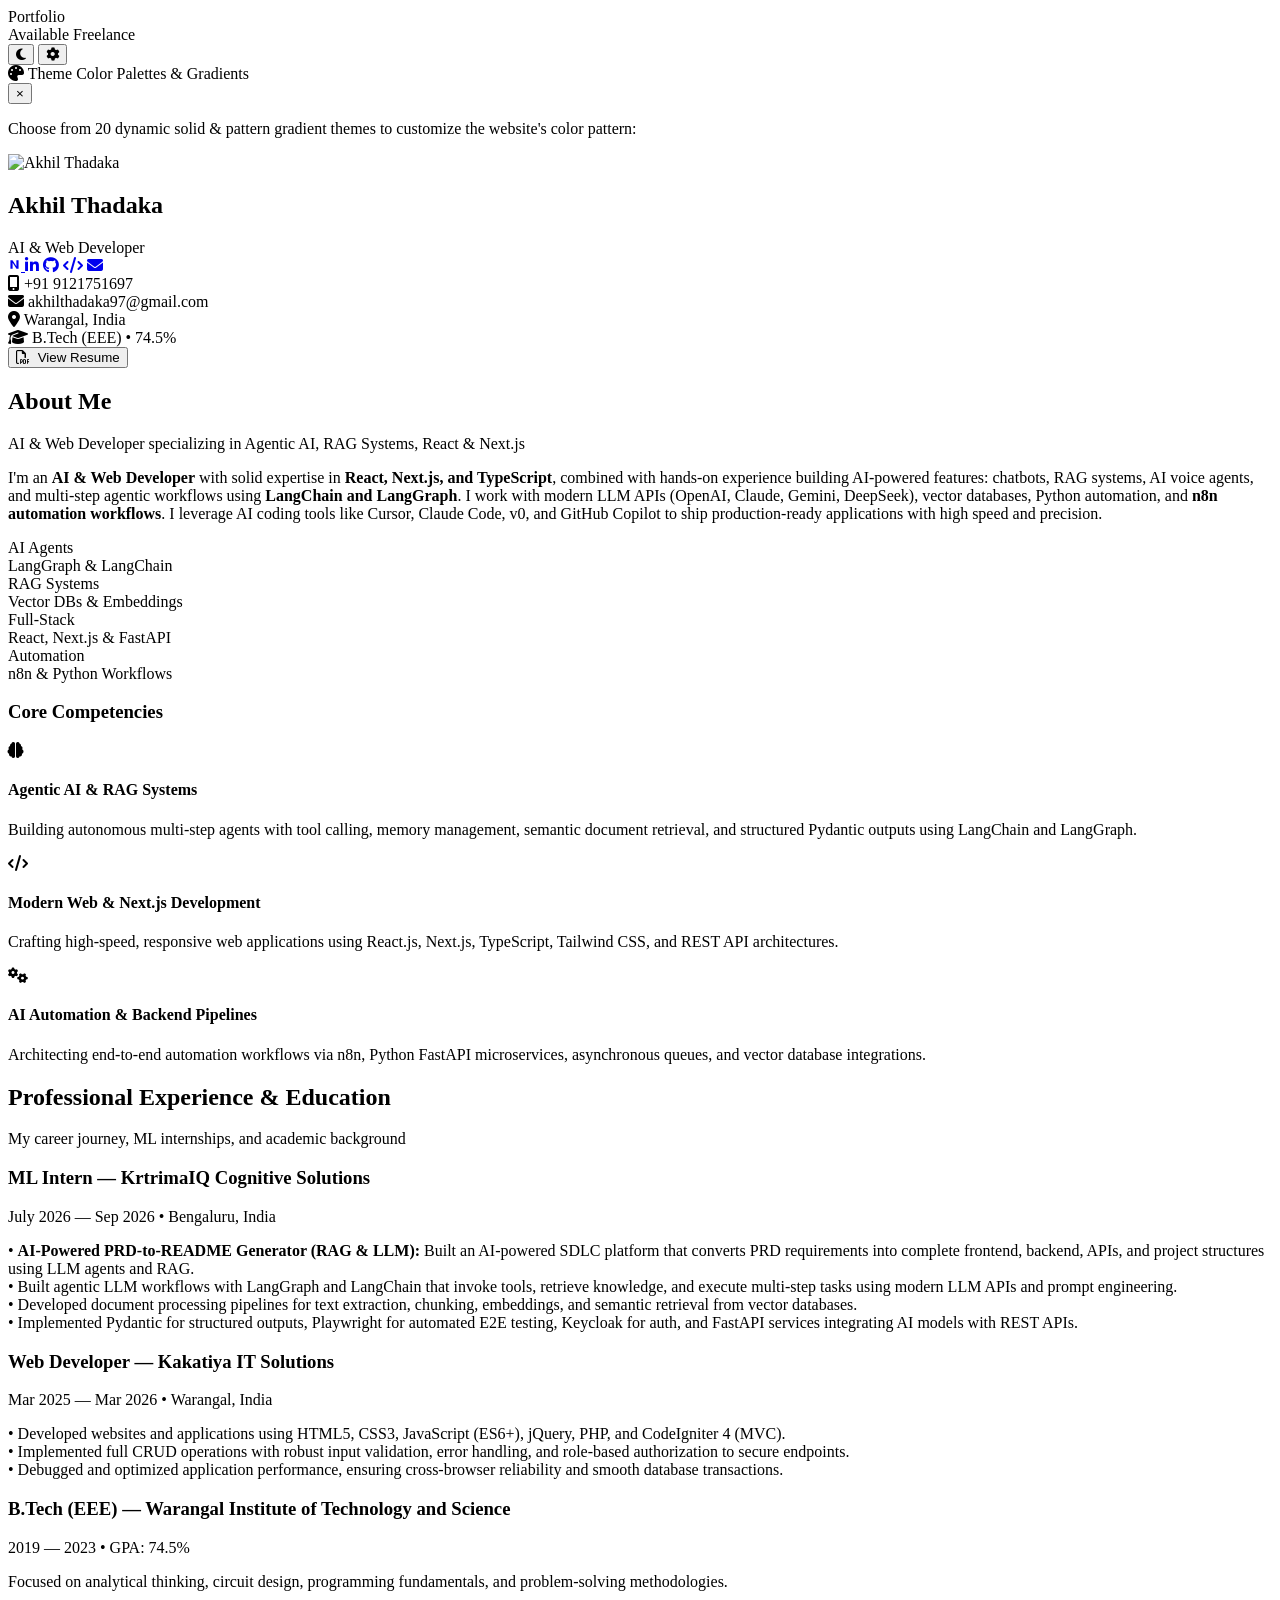
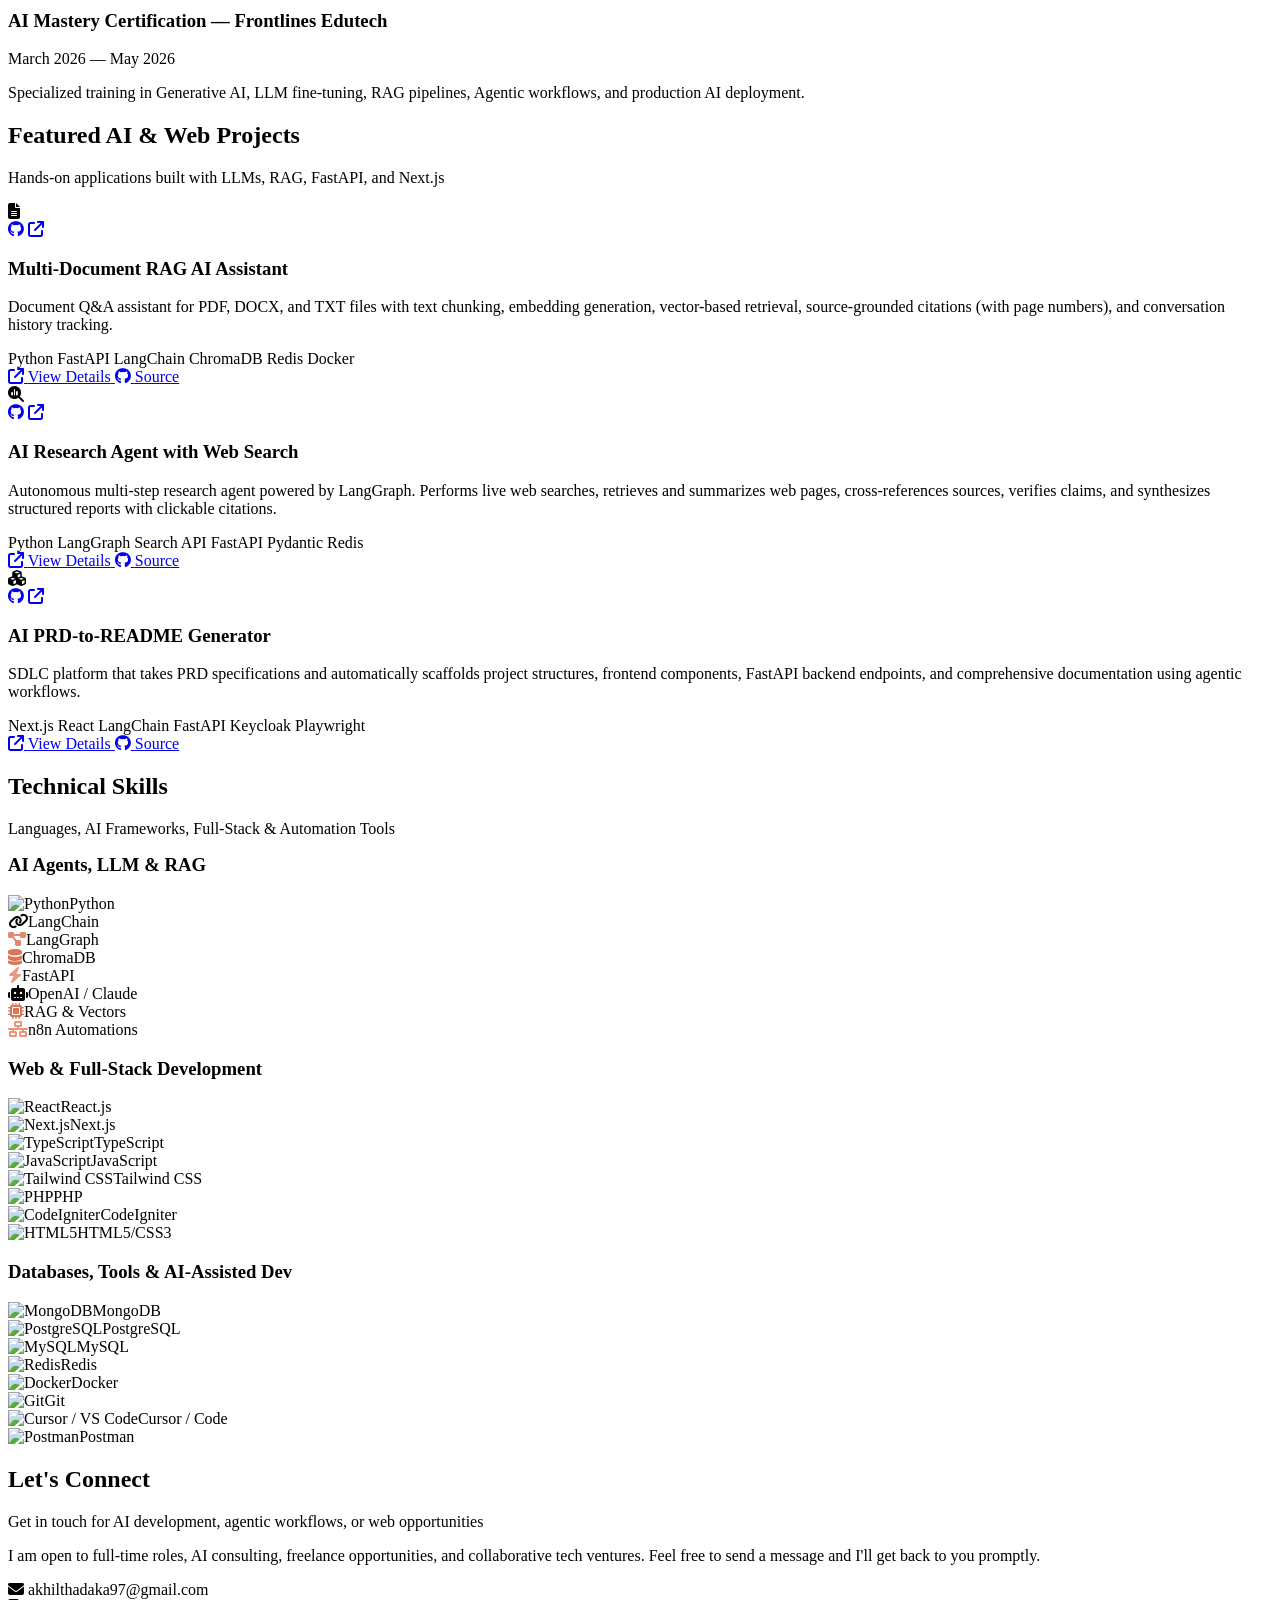
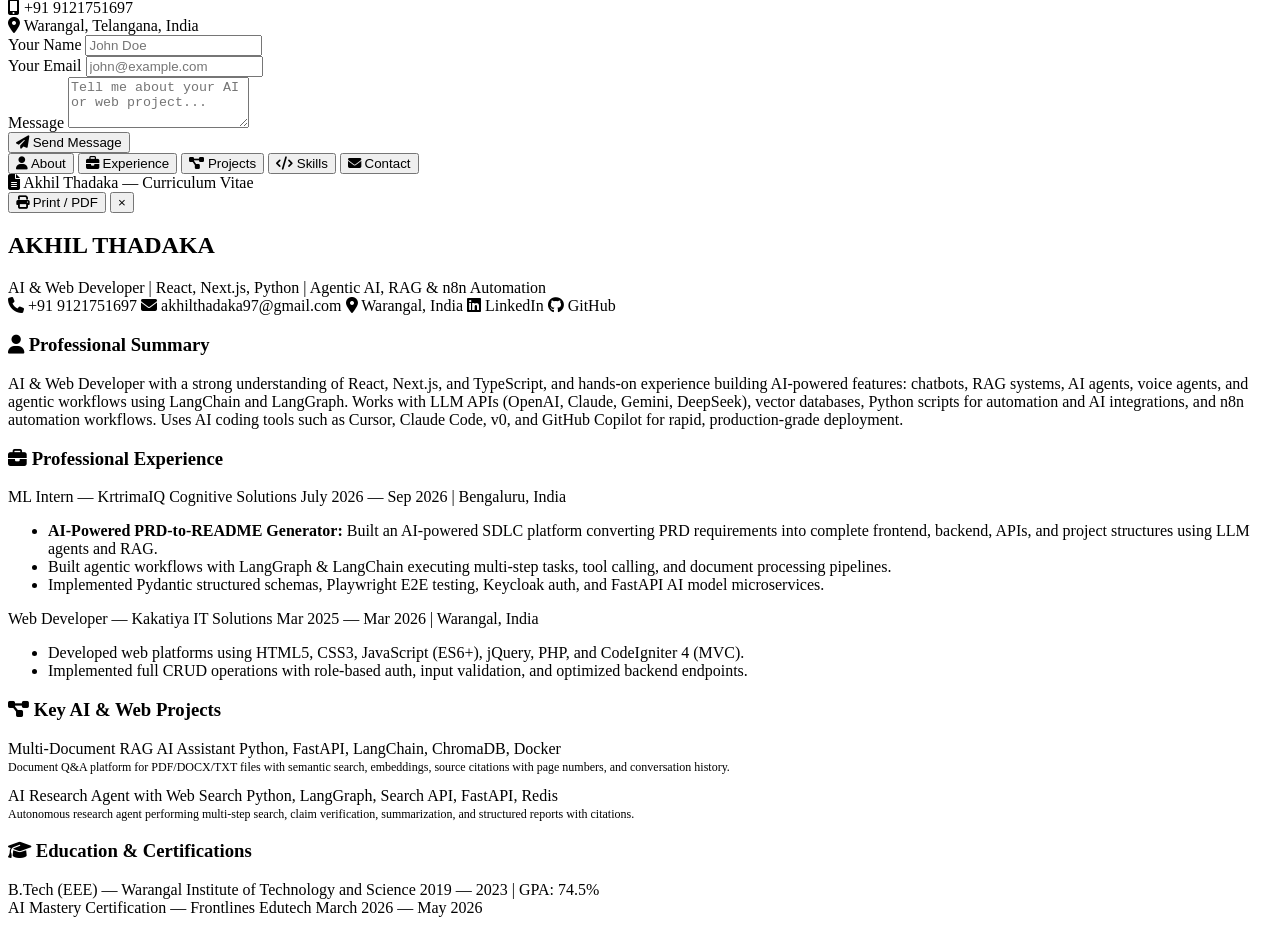
==== akhilthadaka.html @ bb5435c0 "Create akhilthadaka.html" ====
<!DOCTYPE html>
<html lang="en">
<head>
<meta charset="UTF-8">
<meta name="viewport" content="width=device-width, initial-scale=1.0">
<title>Akhil Thadaka | AI &amp; Web Developer</title>
<link rel="preconnect" href="https://fonts.googleapis.com">
<link rel="preconnect" href="https://fonts.gstatic.com" crossorigin>
<link href="https://fonts.googleapis.com/css2?family=Inter:wght@400;500;600;700&family=Newsreader:ital,opsz,wght@0,6..72,400;0,6..72,500;0,6..72,600;1,6..72,400&display=swap" rel="stylesheet">
<link rel="stylesheet" href="https://cdnjs.cloudflare.com/ajax/libs/font-awesome/6.5.1/css/all.min.css">
<link rel="stylesheet" href="style.css">
</head>
<body>

<!-- Focused 60vh centered ambient glow -->
<div class="bg-ambient">
  <div class="ambient-orb"></div>
</div>

<div class="app-container">

  <!-- TOPBAR -->
  <header class="topbar">
    <div class="logo-wrap">
      <div class="logo">
        <!-- Upgraded Neural AI Spark Icon before Portfolio -->
        <!-- <svg class="logo-icon" viewBox="0 0 24 24" fill="none" xmlns="http://www.w3.org/2000/svg">
          <path d="M12 2.5L14.7 9.3L21.5 12L14.7 14.7L12 21.5L9.3 14.7L2.5 12L9.3 9.3L12 2.5Z" fill="url(#sparkGrad)" stroke="var(--claude-terracotta)" stroke-width="1.2" stroke-linejoin="round"/>
          <circle cx="12" cy="12" r="2.2" fill="#ffffff" />
          <defs>
            <linearGradient id="sparkGrad" x1="2.5" y1="2.5" x2="21.5" y2="21.5" gradientUnits="userSpaceOnUse">
              <stop offset="0%" stop-color="#d97757" stop-opacity="0.9"/>
              <stop offset="100%" stop-color="#ea9b82" stop-opacity="0.3"/>
            </linearGradient>
          </defs>
        </svg> -->
        <span>Portfolio</span>
      </div>
      <div class="status-badge">
        <span class="pulse-dot"></span>
        Available Freelance
      </div>
    </div>
    <div class="topbar-actions">
      <!-- Light/Dark Theme Toggle -->
      <button class="theme-toggle" id="themeToggle" aria-label="Toggle theme" title="Toggle theme">
        <i class="fa-solid fa-moon"></i>
      </button>
      <!-- Color Palette Settings Button -->
      <button class="settings-btn" id="settingsBtn" aria-label="Color Palette Settings" title="Change Color Palette">
        <i class="fa-solid fa-gear"></i>
      </button>
    </div>
  </header>

  <!-- CENTERED COLOR PALETTES PICKER MODAL -->
  <div class="color-picker-overlay" id="colorPickerOverlay" role="dialog" aria-modal="true" aria-labelledby="paletteModalTitle">
    <div class="color-picker-panel" id="colorPickerPanel">
      <div class="color-picker-header">
        <div class="color-picker-title" id="paletteModalTitle">
          <i class="fa-solid fa-palette"></i>
          <span>Theme Color Palettes &amp; Gradients</span>
        </div>
        <button class="close-picker-btn" id="closePickerBtn" aria-label="Close">&times;</button>
      </div>
      <p class="color-picker-sub">Choose from 20 dynamic solid &amp; pattern gradient themes to customize the website's color pattern:</p>
      <div class="palettes-grid" id="palettesGrid">
        <!-- 20 palettes dynamically populated via script.js -->
      </div>
    </div>
  </div>

  <!-- MAIN 2-COLUMN 100VH LAYOUT -->
  <main class="layout">

    <!-- LEFT PROFILE CARD -->
    <aside class="profile-card">
      <div class="avatar-wrap">
        <img src="https://i.postimg.cc/85PrStjS/Gemini-Generated-Image-c584nfc584nfc584-Copy.png" alt="Akhil Thadaka" class="avatar">
      </div>
      <h1 class="name">Akhil Thadaka</h1>
      <div class="role-badge">AI &amp; Web Developer</div>

      <!-- Socials with Naukri, LinkedIn, GitHub, LeetCode -->
      <div class="socials">
        <a href="https://www.naukri.com" target="_blank" rel="noopener noreferrer" aria-label="Naukri" title="Naukri Profile">
          <svg viewBox="0 0 24 24" width="13" height="13" fill="currentColor">
            <path d="M4.5 4h3.8l7.2 11.2V4h4v16h-3.8L8.5 8.8V20h-4V4z"/>
          </svg>
        </a>
        <a href="https://linkedin.com" target="_blank" rel="noopener noreferrer" aria-label="LinkedIn" title="LinkedIn"><i class="fa-brands fa-linkedin-in"></i></a>
        <a href="https://github.com" target="_blank" rel="noopener noreferrer" aria-label="GitHub" title="GitHub"><i class="fa-brands fa-github"></i></a>
        <a href="https://leetcode.com" target="_blank" rel="noopener noreferrer" aria-label="LeetCode" title="LeetCode Profile"><i class="fa-solid fa-code"></i></a>
        <a href="mailto:akhilthadaka97@gmail.com" aria-label="Email" title="Send Email"><i class="fa-solid fa-envelope"></i></a>
      </div>

      <div class="contact-box">
        <div class="contact-row" onclick="window.location.href='tel:+919121751697'" title="Call +91 9121751697">
          <span class="icon-chip"><i class="fa-solid fa-mobile-screen-button"></i></span>
          <span>+91 9121751697</span>
        </div>
        <div class="contact-row" onclick="window.location.href='mailto:akhilthadaka97@gmail.com'" title="Email akhilthadaka97@gmail.com">
          <span class="icon-chip"><i class="fa-solid fa-envelope"></i></span>
          <span>akhilthadaka97@gmail.com</span>
        </div>
        <div class="contact-row" title="Location: Warangal, India">
          <span class="icon-chip"><i class="fa-solid fa-location-dot"></i></span>
          <span>Warangal, India</span>
        </div>
        <div class="contact-row" title="Education: B.Tech (EEE)">
          <span class="icon-chip"><i class="fa-solid fa-graduation-cap"></i></span>
          <span>B.Tech (EEE) &bull; 74.5%</span>
        </div>
      </div>

      <button class="resume-btn" onclick="alert('Viewing Akhil Thadaka\'s Resume...');"><i class="fa-regular fa-file-pdf" style="margin-right:5px;"></i> View Resume</button>
    </aside>

    <!-- CENTER / RIGHT CONTENT PANEL -->
    <section class="content-panel">

      <!-- ABOUT SECTION -->
      <div id="section-about" class="page">
        <div class="panel-header">
          <h2 class="panel-title">About Me</h2>
          <p class="panel-subtitle">AI &amp; Web Developer specializing in Agentic AI, RAG Systems, React &amp; Next.js</p>
        </div>
        <p class="about-text">
          I'm an <strong>AI &amp; Web Developer</strong> with solid expertise in <strong>React, Next.js, and TypeScript</strong>, combined with hands-on experience building AI-powered features: chatbots, RAG systems, AI voice agents, and multi-step agentic workflows using <strong>LangChain and LangGraph</strong>. I work with modern LLM APIs (OpenAI, Claude, Gemini, DeepSeek), vector databases, Python automation, and <strong>n8n automation workflows</strong>. I leverage AI coding tools like Cursor, Claude Code, v0, and GitHub Copilot to ship production-ready applications with high speed and precision.
        </p>

        <!-- Stats Highlight -->
        <div class="about-stats">
          <div class="stat-card">
            <div class="stat-num">AI Agents</div>
            <div class="stat-label">LangGraph &amp; LangChain</div>
          </div>
          <div class="stat-card">
            <div class="stat-num">RAG Systems</div>
            <div class="stat-label">Vector DBs &amp; Embeddings</div>
          </div>
          <div class="stat-card">
            <div class="stat-num">Full-Stack</div>
            <div class="stat-label">React, Next.js &amp; FastAPI</div>
          </div>
          <div class="stat-card">
            <div class="stat-num">Automation</div>
            <div class="stat-label">n8n &amp; Python Workflows</div>
          </div>
        </div>

        <!-- What I Do Services -->
        <h3 class="panel-title sub">Core Competencies</h3>
        <div class="service-grid">
          <div class="service-card">
            <i class="fa-solid fa-brain"></i>
            <h4>Agentic AI &amp; RAG Systems</h4>
            <p>Building autonomous multi-step agents with tool calling, memory management, semantic document retrieval, and structured Pydantic outputs using LangChain and LangGraph.</p>
          </div>
          <div class="service-card">
            <i class="fa-solid fa-code"></i>
            <h4>Modern Web &amp; Next.js Development</h4>
            <p>Crafting high-speed, responsive web applications using React.js, Next.js, TypeScript, Tailwind CSS, and REST API architectures.</p>
          </div>
          <div class="service-card">
            <i class="fa-solid fa-gears"></i>
            <h4>AI Automation &amp; Backend Pipelines</h4>
            <p>Architecting end-to-end automation workflows via n8n, Python FastAPI microservices, asynchronous queues, and vector database integrations.</p>
          </div>
        </div>
      </div>

      <!-- EXPERIENCE SECTION -->
      <div id="section-experience" class="page hidden">
        <div class="panel-header">
          <h2 class="panel-title">Professional Experience &amp; Education</h2>
          <p class="panel-subtitle">My career journey, ML internships, and academic background</p>
        </div>
        <div class="exp-timeline">
          <div class="exp-item">
            <div class="exp-item-header">
              <h3>ML Intern &mdash; KrtrimaIQ Cognitive Solutions</h3>
              <span class="exp-date">July 2026 &mdash; Sep 2026 &bull; Bengaluru, India</span>
            </div>
            <p>
              &bull; <strong>AI-Powered PRD-to-README Generator (RAG &amp; LLM):</strong> Built an AI-powered SDLC platform that converts PRD requirements into complete frontend, backend, APIs, and project structures using LLM agents and RAG.<br>
              &bull; Built agentic LLM workflows with LangGraph and LangChain that invoke tools, retrieve knowledge, and execute multi-step tasks using modern LLM APIs and prompt engineering.<br>
              &bull; Developed document processing pipelines for text extraction, chunking, embeddings, and semantic retrieval from vector databases.<br>
              &bull; Implemented Pydantic for structured outputs, Playwright for automated E2E testing, Keycloak for auth, and FastAPI services integrating AI models with REST APIs.
            </p>
          </div>

          <div class="exp-item">
            <div class="exp-item-header">
              <h3>Web Developer &mdash; Kakatiya IT Solutions</h3>
              <span class="exp-date">Mar 2025 &mdash; Mar 2026 &bull; Warangal, India</span>
            </div>
            <p>
              &bull; Developed websites and applications using HTML5, CSS3, JavaScript (ES6+), jQuery, PHP, and CodeIgniter 4 (MVC).<br>
              &bull; Implemented full CRUD operations with robust input validation, error handling, and role-based authorization to secure endpoints.<br>
              &bull; Debugged and optimized application performance, ensuring cross-browser reliability and smooth database transactions.
            </p>
          </div>

          <div class="exp-item">
            <div class="exp-item-header">
              <h3>B.Tech (EEE) &mdash; Warangal Institute of Technology and Science</h3>
              <span class="exp-date">2019 &mdash; 2023 &bull; GPA: 74.5%</span>
            </div>
            <p>Focused on analytical thinking, circuit design, programming fundamentals, and problem-solving methodologies.</p>
          </div>

          <div class="exp-item">
            <div class="exp-item-header">
              <h3>AI Mastery Certification &mdash; Frontlines Edutech</h3>
              <span class="exp-date">March 2026 &mdash; May 2026</span>
            </div>
            <p>Specialized training in Generative AI, LLM fine-tuning, RAG pipelines, Agentic workflows, and production AI deployment.</p>
          </div>
        </div>
      </div>

      <!-- PROJECTS SECTION WITH DIRECT LINKS -->
      <div id="section-projects" class="page hidden">
        <div class="panel-header">
          <h2 class="panel-title">Featured AI &amp; Web Projects</h2>
          <p class="panel-subtitle">Hands-on applications built with LLMs, RAG, FastAPI, and Next.js</p>
        </div>
        <div class="project-grid">
          <div class="project-card">
            <div class="project-card-top">
              <div class="project-icon"><i class="fa-solid fa-file-lines"></i></div>
              <div class="project-links">
                <a href="https://github.com" target="_blank" rel="noopener noreferrer" title="View GitHub Code"><i class="fa-brands fa-github"></i></a>
                <a href="https://github.com" target="_blank" rel="noopener noreferrer" title="Live Preview"><i class="fa-solid fa-arrow-up-right-from-square"></i></a>
              </div>
            </div>
            <h3>Multi-Document RAG AI Assistant</h3>
            <p>Document Q&amp;A assistant for PDF, DOCX, and TXT files with text chunking, embedding generation, vector-based retrieval, source-grounded citations (with page numbers), and conversation history tracking.</p>
            <div class="project-tags">
              <span>Python</span>
              <span>FastAPI</span>
              <span>LangChain</span>
              <span>ChromaDB</span>
              <span>Redis</span>
              <span>Docker</span>
            </div>
            <div class="project-actions">
              <a href="https://github.com" target="_blank" rel="noopener noreferrer" class="project-btn primary">
                <i class="fa-solid fa-arrow-up-right-from-square"></i>
                <span>View Details</span>
              </a>
              <a href="https://github.com" target="_blank" rel="noopener noreferrer" class="project-btn secondary">
                <i class="fa-brands fa-github"></i>
                <span>Source</span>
              </a>
            </div>
          </div>

          <div class="project-card">
            <div class="project-card-top">
              <div class="project-icon"><i class="fa-solid fa-magnifying-glass-chart"></i></div>
              <div class="project-links">
                <a href="https://github.com" target="_blank" rel="noopener noreferrer" title="View GitHub Code"><i class="fa-brands fa-github"></i></a>
                <a href="https://github.com" target="_blank" rel="noopener noreferrer" title="Live Preview"><i class="fa-solid fa-arrow-up-right-from-square"></i></a>
              </div>
            </div>
            <h3>AI Research Agent with Web Search</h3>
            <p>Autonomous multi-step research agent powered by LangGraph. Performs live web searches, retrieves and summarizes web pages, cross-references sources, verifies claims, and synthesizes structured reports with clickable citations.</p>
            <div class="project-tags">
              <span>Python</span>
              <span>LangGraph</span>
              <span>Search API</span>
              <span>FastAPI</span>
              <span>Pydantic</span>
              <span>Redis</span>
            </div>
            <div class="project-actions">
              <a href="https://github.com" target="_blank" rel="noopener noreferrer" class="project-btn primary">
                <i class="fa-solid fa-arrow-up-right-from-square"></i>
                <span>View Details</span>
              </a>
              <a href="https://github.com" target="_blank" rel="noopener noreferrer" class="project-btn secondary">
                <i class="fa-brands fa-github"></i>
                <span>Source</span>
              </a>
            </div>
          </div>

          <div class="project-card">
            <div class="project-card-top">
              <div class="project-icon"><i class="fa-solid fa-cubes"></i></div>
              <div class="project-links">
                <a href="https://github.com" target="_blank" rel="noopener noreferrer" title="View GitHub Code"><i class="fa-brands fa-github"></i></a>
                <a href="https://github.com" target="_blank" rel="noopener noreferrer" title="Live Preview"><i class="fa-solid fa-arrow-up-right-from-square"></i></a>
              </div>
            </div>
            <h3>AI PRD-to-README Generator</h3>
            <p>SDLC platform that takes PRD specifications and automatically scaffolds project structures, frontend components, FastAPI backend endpoints, and comprehensive documentation using agentic workflows.</p>
            <div class="project-tags">
              <span>Next.js</span>
              <span>React</span>
              <span>LangChain</span>
              <span>FastAPI</span>
              <span>Keycloak</span>
              <span>Playwright</span>
            </div>
            <div class="project-actions">
              <a href="https://github.com" target="_blank" rel="noopener noreferrer" class="project-btn primary">
                <i class="fa-solid fa-arrow-up-right-from-square"></i>
                <span>View Details</span>
              </a>
              <a href="https://github.com" target="_blank" rel="noopener noreferrer" class="project-btn secondary">
                <i class="fa-brands fa-github"></i>
                <span>Source</span>
              </a>
            </div>
          </div>
        </div>
      </div>

      <!-- SKILLS SECTION -->
      <div id="section-skills" class="page hidden">
        <div class="panel-header">
          <h2 class="panel-title">Technical Skills</h2>
          <p class="panel-subtitle">Languages, AI Frameworks, Full-Stack &amp; Automation Tools</p>
        </div>

        <h3 class="panel-title sub" style="margin-top:0;">AI Agents, LLM &amp; RAG</h3>
        <div class="skills-grid">
          <div class="skill-tile"><img src="https://cdn.jsdelivr.net/gh/devicons/devicon@latest/icons/python/python-original.svg" alt="Python"><span>Python</span></div>
          <div class="skill-tile"><i class="fa-solid fa-link tool-icon" style="color:var(--claude-terracotta)"></i><span>LangChain</span></div>
          <div class="skill-tile"><i class="fa-solid fa-diagram-project tool-icon" style="color:#e28a6f"></i><span>LangGraph</span></div>
          <div class="skill-tile"><i class="fa-solid fa-database tool-icon" style="color:#d97757"></i><span>ChromaDB</span></div>
          <div class="skill-tile"><i class="fa-solid fa-bolt tool-icon" style="color:#ea9b82"></i><span>FastAPI</span></div>
          <div class="skill-tile"><i class="fa-solid fa-robot tool-icon" style="color:var(--claude-terracotta)"></i><span>OpenAI / Claude</span></div>
          <div class="skill-tile"><i class="fa-solid fa-microchip tool-icon" style="color:#d97757"></i><span>RAG &amp; Vectors</span></div>
          <div class="skill-tile"><i class="fa-solid fa-network-wired tool-icon" style="color:#e89578"></i><span>n8n Automations</span></div>
        </div>

        <h3 class="panel-title sub">Web &amp; Full-Stack Development</h3>
        <div class="skills-grid">
          <div class="skill-tile"><img src="https://cdn.jsdelivr.net/gh/devicons/devicon@latest/icons/react/react-original.svg" alt="React"><span>React.js</span></div>
          <div class="skill-tile"><img src="https://cdn.jsdelivr.net/gh/devicons/devicon@latest/icons/nextjs/nextjs-original.svg" alt="Next.js" class="invert"><span>Next.js</span></div>
          <div class="skill-tile"><img src="https://cdn.jsdelivr.net/gh/devicons/devicon@latest/icons/typescript/typescript-original.svg" alt="TypeScript"><span>TypeScript</span></div>
          <div class="skill-tile"><img src="https://cdn.jsdelivr.net/gh/devicons/devicon@latest/icons/javascript/javascript-original.svg" alt="JavaScript"><span>JavaScript</span></div>
          <div class="skill-tile"><img src="https://cdn.jsdelivr.net/gh/devicons/devicon@latest/icons/tailwindcss/tailwindcss-original.svg" alt="Tailwind CSS"><span>Tailwind CSS</span></div>
          <div class="skill-tile"><img src="https://cdn.jsdelivr.net/gh/devicons/devicon@latest/icons/php/php-original.svg" alt="PHP"><span>PHP</span></div>
          <div class="skill-tile"><img src="https://cdn.jsdelivr.net/gh/devicons/devicon@latest/icons/codeigniter/codeigniter-plain.svg" alt="CodeIgniter"><span>CodeIgniter</span></div>
          <div class="skill-tile"><img src="https://cdn.jsdelivr.net/gh/devicons/devicon@latest/icons/html5/html5-original.svg" alt="HTML5"><span>HTML5/CSS3</span></div>
        </div>

        <h3 class="panel-title sub">Databases, Tools &amp; AI-Assisted Dev</h3>
        <div class="skills-grid">
          <div class="skill-tile"><img src="https://cdn.jsdelivr.net/gh/devicons/devicon@latest/icons/mongodb/mongodb-original.svg" alt="MongoDB"><span>MongoDB</span></div>
          <div class="skill-tile"><img src="https://cdn.jsdelivr.net/gh/devicons/devicon@latest/icons/postgresql/postgresql-original.svg" alt="PostgreSQL"><span>PostgreSQL</span></div>
          <div class="skill-tile"><img src="https://cdn.jsdelivr.net/gh/devicons/devicon@latest/icons/mysql/mysql-original.svg" alt="MySQL"><span>MySQL</span></div>
          <div class="skill-tile"><img src="https://cdn.jsdelivr.net/gh/devicons/devicon@latest/icons/redis/redis-original.svg" alt="Redis"><span>Redis</span></div>
          <div class="skill-tile"><img src="https://cdn.jsdelivr.net/gh/devicons/devicon@latest/icons/docker/docker-original.svg" alt="Docker"><span>Docker</span></div>
          <div class="skill-tile"><img src="https://cdn.jsdelivr.net/gh/devicons/devicon@latest/icons/git/git-original.svg" alt="Git"><span>Git</span></div>
          <div class="skill-tile"><img src="https://cdn.jsdelivr.net/gh/devicons/devicon@latest/icons/vscode/vscode-original.svg" alt="Cursor / VS Code"><span>Cursor / Code</span></div>
          <div class="skill-tile"><img src="https://cdn.jsdelivr.net/gh/devicons/devicon@latest/icons/postman/postman-original.svg" alt="Postman"><span>Postman</span></div>
        </div>
      </div>

      <!-- CONTACT SECTION -->
      <div id="section-contact" class="page hidden">
        <div class="panel-header">
          <h2 class="panel-title">Let's Connect</h2>
          <p class="panel-subtitle">Get in touch for AI development, agentic workflows, or web opportunities</p>
        </div>
        <div class="contact-container">
          <div>
            <p class="about-text">
              I am open to full-time roles, AI consulting, freelance opportunities, and collaborative tech ventures. Feel free to send a message and I'll get back to you promptly.
            </p>
            <div class="contact-box wide">
              <div class="contact-row" onclick="window.location.href='mailto:akhilthadaka97@gmail.com'">
                <span class="icon-chip"><i class="fa-solid fa-envelope"></i></span>
                <span>akhilthadaka97@gmail.com</span>
              </div>
              <div class="contact-row" onclick="window.location.href='tel:+919121751697'">
                <span class="icon-chip"><i class="fa-solid fa-mobile-screen-button"></i></span>
                <span>+91 9121751697</span>
              </div>
              <div class="contact-row">
                <span class="icon-chip"><i class="fa-solid fa-location-dot"></i></span>
                <span>Warangal, Telangana, India</span>
              </div>
            </div>
          </div>

          <!-- Contact Form submitting directly to akhilthadaka97@gmail.com -->
          <form id="contactForm" class="contact-form">
            <div class="form-group">
              <label for="name">Your Name</label>
              <input type="text" id="name" name="name" placeholder="John Doe" required>
            </div>
            <div class="form-group">
              <label for="email">Your Email</label>
              <input type="email" id="email" name="email" placeholder="john@example.com" required>
            </div>
            <div class="form-group">
              <label for="message">Message</label>
              <textarea id="message" name="message" rows="3" placeholder="Tell me about your AI or web project..." required></textarea>
            </div>
            <button type="submit" id="submitBtn" class="send-btn">
              <i class="fa-solid fa-paper-plane"></i>
              <span>Send Message</span>
            </button>
            <div id="formStatus" class="form-status"></div>
          </form>
        </div>
      </div>

    </section>

  </main>
</div>

<!-- FLOATING BOTTOM DOCK -->
<nav class="bottom-dock" aria-label="Main navigation">
  <button class="dock-item active" data-target="about" aria-label="About">
    <i class="fa-solid fa-user"></i>
    <span class="dock-tooltip">About</span>
  </button>
  <button class="dock-item" data-target="experience" aria-label="Experience">
    <i class="fa-solid fa-briefcase"></i>
    <span class="dock-tooltip">Experience</span>
  </button>
  <button class="dock-item" data-target="projects" aria-label="Projects">
    <i class="fa-solid fa-diagram-project"></i>
    <span class="dock-tooltip">Projects</span>
  </button>
  <button class="dock-item" data-target="skills" aria-label="Skills">
    <i class="fa-solid fa-code"></i>
    <span class="dock-tooltip">Skills</span>
  </button>
  <button class="dock-item" data-target="contact" aria-label="Contact">
    <i class="fa-solid fa-envelope"></i>
    <span class="dock-tooltip">Contact</span>
  </button>
</nav>

<!-- RESUME MODAL VIEWER -->
<div class="modal-overlay" id="resumeModal" role="dialog" aria-modal="true" aria-labelledby="resumeModalTitle">
  <div class="modal-card">
    <div class="modal-header">
      <div class="modal-title" id="resumeModalTitle">
        <i class="fa-solid fa-file-lines"></i>
        <span>Akhil Thadaka &mdash; Curriculum Vitae</span>
      </div>
      <div class="modal-actions">
        <button class="modal-btn primary" id="printResumeBtn" title="Print or Save PDF">
          <i class="fa-solid fa-print"></i>
          <span>Print / PDF</span>
        </button>
        <button class="close-modal-btn" id="closeResumeBtn" aria-label="Close modal">&times;</button>
      </div>
    </div>
    <div class="modal-body">
      <div class="resume-paper">
        <div class="resume-head">
          <h2>AKHIL THADAKA</h2>
          <div class="resume-role">AI &amp; Web Developer | React, Next.js, Python | Agentic AI, RAG &amp; n8n Automation</div>
          <div class="resume-contacts">
            <span><i class="fa-solid fa-phone"></i> +91 9121751697</span>
            <span><i class="fa-solid fa-envelope"></i> akhilthadaka97@gmail.com</span>
            <span><i class="fa-solid fa-location-dot"></i> Warangal, India</span>
            <span><i class="fa-brands fa-linkedin"></i> LinkedIn</span>
            <span><i class="fa-brands fa-github"></i> GitHub</span>
          </div>
        </div>

        <div class="resume-sec">
          <h3><i class="fa-solid fa-user"></i> Professional Summary</h3>
          <p>AI &amp; Web Developer with a strong understanding of React, Next.js, and TypeScript, and hands-on experience building AI-powered features: chatbots, RAG systems, AI agents, voice agents, and agentic workflows using LangChain and LangGraph. Works with LLM APIs (OpenAI, Claude, Gemini, DeepSeek), vector databases, Python scripts for automation and AI integrations, and n8n automation workflows. Uses AI coding tools such as Cursor, Claude Code, v0, and GitHub Copilot for rapid, production-grade deployment.</p>
        </div>

        <div class="resume-sec">
          <h3><i class="fa-solid fa-briefcase"></i> Professional Experience</h3>
          <div class="resume-exp-item">
            <div class="resume-exp-title">
              <span>ML Intern &mdash; KrtrimaIQ Cognitive Solutions</span>
              <span class="resume-exp-date">July 2026 &mdash; Sep 2026 | Bengaluru, India</span>
            </div>
            <ul class="resume-bullets">
              <li><strong>AI-Powered PRD-to-README Generator:</strong> Built an AI-powered SDLC platform converting PRD requirements into complete frontend, backend, APIs, and project structures using LLM agents and RAG.</li>
              <li>Built agentic workflows with LangGraph &amp; LangChain executing multi-step tasks, tool calling, and document processing pipelines.</li>
              <li>Implemented Pydantic structured schemas, Playwright E2E testing, Keycloak auth, and FastAPI AI model microservices.</li>
            </ul>
          </div>
          <div class="resume-exp-item">
            <div class="resume-exp-title">
              <span>Web Developer &mdash; Kakatiya IT Solutions</span>
              <span class="resume-exp-date">Mar 2025 &mdash; Mar 2026 | Warangal, India</span>
            </div>
            <ul class="resume-bullets">
              <li>Developed web platforms using HTML5, CSS3, JavaScript (ES6+), jQuery, PHP, and CodeIgniter 4 (MVC).</li>
              <li>Implemented full CRUD operations with role-based auth, input validation, and optimized backend endpoints.</li>
            </ul>
          </div>
        </div>

        <div class="resume-sec">
          <h3><i class="fa-solid fa-diagram-project"></i> Key AI &amp; Web Projects</h3>
          <div class="resume-exp-item">
            <div class="resume-exp-title">
              <span>Multi-Document RAG AI Assistant</span>
              <span class="resume-exp-date">Python, FastAPI, LangChain, ChromaDB, Docker</span>
            </div>
            <p style="font-size:12px; margin-top:2px;">Document Q&amp;A platform for PDF/DOCX/TXT files with semantic search, embeddings, source citations with page numbers, and conversation history.</p>
          </div>
          <div class="resume-exp-item">
            <div class="resume-exp-title">
              <span>AI Research Agent with Web Search</span>
              <span class="resume-exp-date">Python, LangGraph, Search API, FastAPI, Redis</span>
            </div>
            <p style="font-size:12px; margin-top:2px;">Autonomous research agent performing multi-step search, claim verification, summarization, and structured reports with citations.</p>
          </div>
        </div>

        <div class="resume-sec">
          <h3><i class="fa-solid fa-graduation-cap"></i> Education &amp; Certifications</h3>
          <div class="resume-exp-item">
            <div class="resume-exp-title">
              <span>B.Tech (EEE) &mdash; Warangal Institute of Technology and Science</span>
              <span class="resume-exp-date">2019 &mdash; 2023 | GPA: 74.5%</span>
            </div>
          </div>
          <div class="resume-exp-item">
            <div class="resume-exp-title">
              <span>AI Mastery Certification &mdash; Frontlines Edutech</span>
              <span class="resume-exp-date">March 2026 &mdash; May 2026</span>
            </div>
          </div>
        </div>

      </div>
    </div>
  </div>
</div>

<script src="script.js"></script>
</body>
</html>
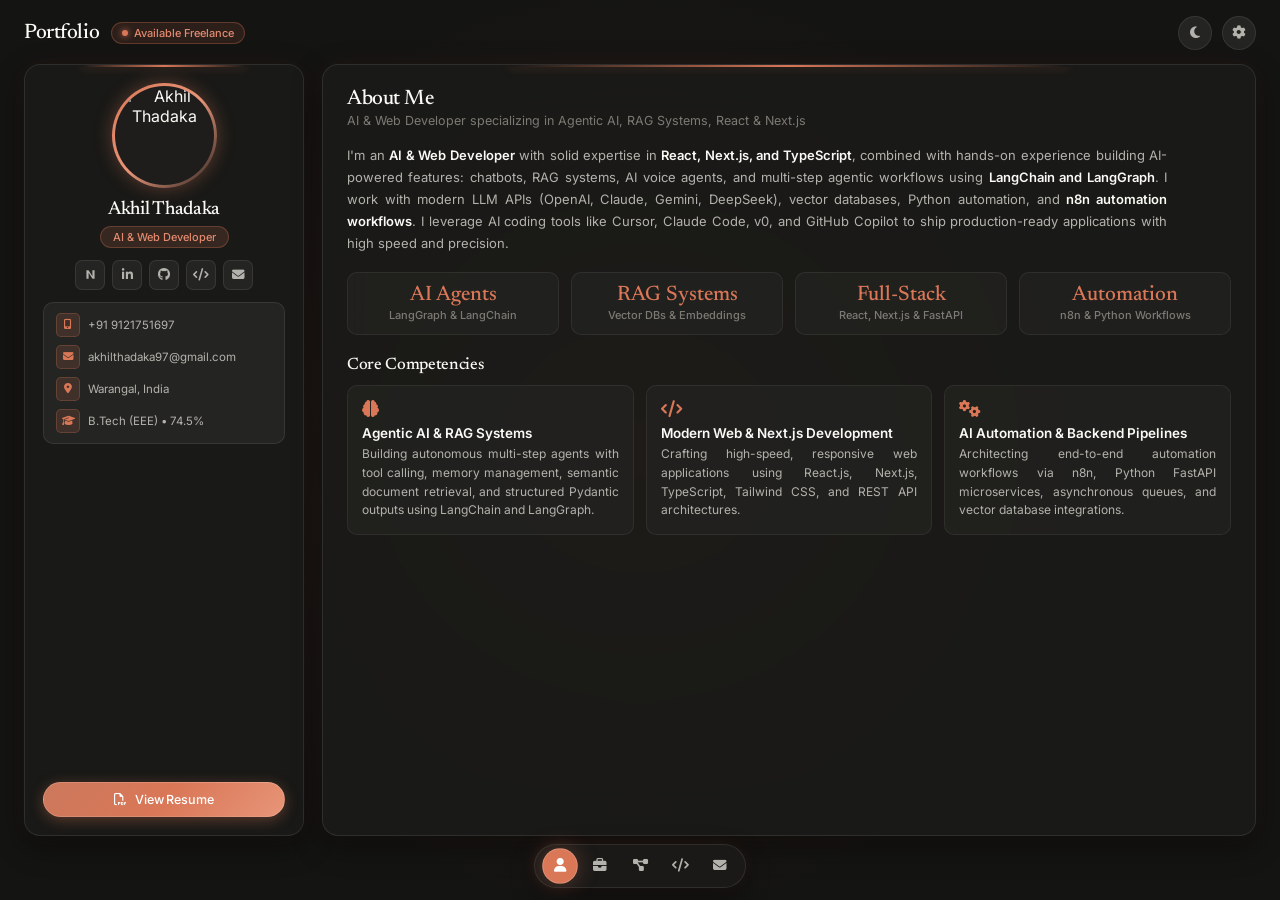
==== commit b127aa2b: "Update print statement from 'Hello' to 'Goodbye'" ====
--- a/akhilthadaka.html
+++ b/akhilthadaka.html
@@ -8,7 +8,1750 @@
 <link rel="preconnect" href="https://fonts.gstatic.com" crossorigin>
 <link href="https://fonts.googleapis.com/css2?family=Inter:wght@400;500;600;700&family=Newsreader:ital,opsz,wght@0,6..72,400;0,6..72,500;0,6..72,600;1,6..72,400&display=swap" rel="stylesheet">
 <link rel="stylesheet" href="https://cdnjs.cloudflare.com/ajax/libs/font-awesome/6.5.1/css/all.min.css">
-<link rel="stylesheet" href="style.css">
+<!-- <link rel="stylesheet" href="style.css"> -->
+  <style>
+    :root {
+  /* Claude Official Color Palette & Aesthetics */
+  --bg-deep: #141413;
+  --bg-base: #1b1b19;
+  --bg-gradient: radial-gradient(circle at 50% 50%, rgba(217, 119, 87, 0.08) 0%, transparent 60%),
+                 #141413;
+  
+  --panel: rgba(27, 27, 25, 0.88);
+  --panel-elevated: #242422;
+  --panel-elevated-hover: #2c2b28;
+  --panel-border: rgba(229, 227, 220, 0.1);
+  --panel-border-hover: rgba(217, 119, 87, 0.5);
+  --panel-glow: 0 10px 30px rgba(0, 0, 0, 0.45), 0 0 25px rgba(217, 119, 87, 0.08);
+
+  /* Claude Iconic Terracotta & Warm Accents */
+  --claude-terracotta: #d97757;
+  --claude-terracotta-hover: #e28a6f;
+  --claude-terracotta-active: #c5684a;
+  --claude-terracotta-soft: rgba(217, 119, 87, 0.15);
+  --claude-terracotta-glow: 0 0 20px rgba(217, 119, 87, 0.35);
+  --claude-shimmer: linear-gradient(135deg, #cc785c 0%, #d97757 50%, #e89578 100%);
+
+  /* Claude Typography & Warm Parchment Tones */
+  --font-serif: 'Newsreader', Georgia, serif;
+  --font-sans: 'Inter', -apple-system, BlinkMacSystemFont, 'Segoe UI', Roboto, sans-serif;
+  
+  --text-primary: #faf9f5;
+  --text-secondary: #b4b2ac;
+  --text-muted: #7d7a74;
+  --text-accent: #d97757;
+  
+  --tile-bg: rgba(36, 36, 34, 0.65);
+  --tile-border: rgba(229, 227, 220, 0.08);
+  --radius: 16px;
+  --radius-sm: 8px;
+  --radius-pill: 9999px;
+  --transition: all 0.22s cubic-bezier(0.16, 1, 0.3, 1);
+}
+
+/* Strict 100vh lock */
+*, *::before, *::after {
+  box-sizing: border-box;
+  margin: 0;
+  padding: 0;
+}
+
+/* Base document styling */
+html, body {
+  width: 100%;
+  font-family: var(--font-sans);
+  background: var(--bg-gradient);
+  background-attachment: fixed;
+  color: var(--text-primary);
+  -webkit-font-smoothing: antialiased;
+}
+
+/* Above 992px: Strict 100vh Desktop Mode */
+@media (min-width: 993px) {
+  html, body {
+    height: 100vh;
+    height: 100dvh;
+    max-height: 100vh;
+    overflow: hidden;
+  }
+  .app-container {
+    height: 100vh;
+    height: 100dvh;
+    max-height: 100vh;
+  }
+  .layout {
+    flex: 1;
+    min-height: 0;
+    height: calc(100% - 52px);
+    display: grid;
+    grid-template-columns: 280px minmax(0, 1fr);
+    gap: 18px;
+    align-items: stretch;
+    width: 100%;
+    box-sizing: border-box;
+  }
+  .profile-card {
+    height: 100%;
+    min-height: 0;
+    overflow-y: auto;
+  }
+  .content-panel {
+    height: 100%;
+    min-height: 0;
+    overflow-y: auto;
+  }
+}
+
+/* Focused 60vh Centered Ambient Glow */
+.bg-ambient {
+  position: fixed;
+  top: 50%;
+  left: 50%;
+  transform: translate(-50%, -50%);
+  width: 70vw;
+  max-width: 850px;
+  height: 60vh;
+  max-height: 60vh;
+  pointer-events: none;
+  z-index: 0;
+  overflow: hidden;
+}
+.ambient-orb {
+  position: absolute;
+  inset: 0;
+  margin: auto;
+  width: 480px;
+  height: 380px;
+  border-radius: 50%;
+  background: radial-gradient(ellipse at center, rgba(217, 119, 87, 0.22) 0%, rgba(204, 120, 92, 0.08) 45%, transparent 70%);
+  filter: blur(70px);
+  animation: pulseGlow 10s ease-in-out infinite alternate;
+}
+@keyframes pulseGlow {
+  0% { transform: scale(0.95); opacity: 0.7; }
+  100% { transform: scale(1.08); opacity: 1; }
+}
+
+/* App container */
+.app-container {
+  position: relative;
+  z-index: 1;
+  height: 100vh;
+  height: 100dvh;
+  max-height: 100vh;
+  display: flex;
+  flex-direction: column;
+  padding: 12px 24px 64px; /* Perfectly symmetric 24px left and right */
+  max-width: 1400px;
+  width: 100%;
+  margin: 0 auto;
+  box-sizing: border-box;
+}
+
+/* ---------- TOPBAR ---------- */
+.topbar {
+  display: flex;
+  align-items: center;
+  justify-content: space-between;
+  height: 42px;
+  flex-shrink: 0;
+  margin-bottom: 10px;
+}
+
+.logo-wrap {
+  display: flex;
+  align-items: center;
+  gap: 12px;
+}
+
+.logo {
+  font-family: var(--font-serif);
+  font-weight: 500;
+  font-size: 21px;
+  letter-spacing: -0.02em;
+  color: var(--text-primary);
+  display: flex;
+  align-items: center;
+  gap: 9px;
+  cursor: pointer;
+}
+.logo-icon {
+  width: 22px;
+  height: 22px;
+  filter: drop-shadow(0 0 8px rgba(217, 119, 87, 0.45));
+  transition: var(--transition);
+}
+.logo:hover .logo-icon {
+  transform: rotate(12deg) scale(1.1);
+}
+
+.status-badge {
+  display: inline-flex;
+  align-items: center;
+  gap: 6px;
+  background: rgba(217, 119, 87, 0.12);
+  border: 1px solid rgba(217, 119, 87, 0.3);
+  color: var(--claude-terracotta-hover);
+  font-size: 11px;
+  font-weight: 500;
+  padding: 3px 10px;
+  border-radius: var(--radius-pill);
+}
+.pulse-dot {
+  width: 6px;
+  height: 6px;
+  border-radius: 50%;
+  background: var(--claude-terracotta);
+  box-shadow: 0 0 6px var(--claude-terracotta);
+  animation: pulseBeacon 2s infinite;
+}
+
+@keyframes pulseBeacon {
+  0%, 100% { opacity: 1; transform: scale(1); }
+  50% { opacity: 0.4; transform: scale(0.85); }
+}
+
+.topbar-actions {
+  display: flex;
+  align-items: center;
+  gap: 10px;
+}
+
+.theme-toggle,
+.settings-btn {
+  width: 34px;
+  height: 34px;
+  border-radius: var(--radius-pill);
+  border: 1px solid var(--panel-border);
+  background: var(--panel-elevated);
+  color: var(--text-secondary);
+  font-size: 13.5px;
+  cursor: pointer;
+  display: flex;
+  align-items: center;
+  justify-content: center;
+  transition: var(--transition);
+}
+.theme-toggle:hover {
+  background: var(--claude-terracotta-soft);
+  color: var(--claude-terracotta);
+  border-color: var(--claude-terracotta);
+  transform: rotate(15deg);
+}
+.settings-btn:hover {
+  background: var(--claude-terracotta-soft);
+  color: var(--claude-terracotta);
+  border-color: var(--claude-terracotta);
+  transform: rotate(45deg);
+}
+
+/* ---------- CENTERED COLOR PALETTES & FONTS SETTINGS MODAL ---------- */
+.color-picker-overlay {
+  position: fixed;
+  inset: 0;
+  background: rgba(12, 11, 10, 0.78);
+  backdrop-filter: blur(8px);
+  -webkit-backdrop-filter: blur(8px);
+  z-index: 1500;
+  display: flex;
+  align-items: center;
+  justify-content: center;
+  padding: 20px;
+  opacity: 0;
+  pointer-events: none;
+  transition: opacity 0.22s cubic-bezier(0.16, 1, 0.3, 1);
+}
+.color-picker-overlay.open {
+  opacity: 1;
+  pointer-events: auto;
+}
+.color-picker-panel {
+  width: 100%;
+  max-width: 620px;
+  max-height: 86vh;
+  background: var(--panel);
+  border: 1px solid var(--panel-border);
+  border-radius: 18px;
+  padding: 24px 28px; /* Balanced, generous left & right padding */
+  box-sizing: border-box;
+  box-shadow: 0 24px 60px rgba(0, 0, 0, 0.65), var(--panel-glow);
+  backdrop-filter: blur(24px);
+  -webkit-backdrop-filter: blur(24px);
+  overflow-y: auto;
+  transform: translateY(12px) scale(0.97);
+  transition: transform 0.22s cubic-bezier(0.16, 1, 0.3, 1);
+}
+.color-picker-overlay.open .color-picker-panel {
+  transform: translateY(0) scale(1);
+}
+.color-picker-panel::-webkit-scrollbar {
+  width: 5px;
+}
+.color-picker-panel::-webkit-scrollbar-thumb {
+  background: var(--claude-terracotta);
+  border-radius: 4px;
+}
+.color-picker-header {
+  display: flex;
+  align-items: center;
+  justify-content: space-between;
+  margin-bottom: 12px;
+}
+.color-picker-title {
+  display: flex;
+  align-items: center;
+  gap: 8px;
+  font-family: var(--font-serif);
+  font-size: 17px;
+  font-weight: 600;
+  color: var(--text-primary);
+}
+.color-picker-title i {
+  color: var(--claude-terracotta);
+  font-size: 15px;
+}
+.close-picker-btn {
+  background: transparent;
+  border: none;
+  color: var(--text-muted);
+  font-size: 20px;
+  cursor: pointer;
+  line-height: 1;
+  padding: 4px;
+  transition: var(--transition);
+}
+.close-picker-btn:hover {
+  color: var(--claude-terracotta);
+}
+
+/* Settings Tabs Switcher (Colors vs Fonts) */
+.settings-tabs-nav {
+  display: flex;
+  gap: 8px;
+  margin-bottom: 14px;
+  border-bottom: 1px solid var(--panel-border);
+  padding-bottom: 10px;
+}
+.settings-tab-btn {
+  display: flex;
+  align-items: center;
+  gap: 6px;
+  padding: 6px 14px;
+  border-radius: var(--radius-pill);
+  background: var(--panel-elevated);
+  border: 1px solid var(--panel-border);
+  color: var(--text-secondary);
+  font-size: 12px;
+  font-weight: 500;
+  cursor: pointer;
+  transition: var(--transition);
+}
+.settings-tab-btn:hover {
+  color: var(--text-primary);
+  border-color: var(--claude-terracotta);
+}
+.settings-tab-btn.active {
+  background: var(--claude-terracotta);
+  color: #ffffff;
+  border-color: transparent;
+  box-shadow: 0 2px 10px rgba(217, 119, 87, 0.35);
+}
+
+.settings-tab-pane {
+  display: none;
+}
+.settings-tab-pane.active {
+  display: block;
+}
+
+.color-picker-sub {
+  font-size: 12px;
+  color: var(--text-muted);
+  line-height: 1.5;
+  margin-bottom: 14px;
+}
+
+/* Auto-responsive grid columns based on screen width */
+.palettes-grid {
+  display: grid;
+  grid-template-columns: repeat(auto-fill, minmax(78px, 1fr));
+  gap: 14px 10px;
+  width: 100%;
+  box-sizing: border-box;
+  justify-items: center;
+}
+.palette-swatch {
+  display: flex;
+  flex-direction: column;
+  align-items: center;
+  gap: 6px;
+  background: transparent;
+  border: none;
+  cursor: pointer;
+  padding: 6px 4px;
+  border-radius: 10px;
+  transition: var(--transition);
+  width: 100%;
+  max-width: 84px;
+  box-sizing: border-box;
+}
+.palette-swatch:hover {
+  transform: translateY(-2px);
+  background: var(--panel-elevated);
+}
+.swatch-circle {
+  width: 36px;
+  height: 36px;
+  border-radius: 50%;
+  border: 2px solid transparent;
+  display: flex;
+  align-items: center;
+  justify-content: center;
+  box-shadow: 0 3px 10px rgba(0, 0, 0, 0.35);
+  transition: var(--transition);
+  position: relative;
+  flex-shrink: 0;
+}
+.palette-swatch:hover .swatch-circle {
+  transform: scale(1.1);
+}
+.palette-swatch.active .swatch-circle {
+  border-color: #ffffff;
+  transform: scale(1.14);
+  box-shadow: 0 0 16px currentColor;
+}
+.palette-swatch.active .swatch-circle::after {
+  content: '✓';
+  color: #ffffff;
+  font-size: 14px;
+  font-weight: bold;
+  text-shadow: 0 1px 3px rgba(0,0,0,0.7);
+}
+.swatch-name {
+  font-size: 10.5px;
+  color: var(--text-secondary);
+  font-weight: 500;
+  text-align: center;
+  white-space: nowrap;
+  overflow: hidden;
+  text-overflow: ellipsis;
+  max-width: 100%;
+}
+.palette-swatch.active .swatch-name {
+  color: var(--claude-terracotta);
+  font-weight: 600;
+}
+
+/* ---------- 20 FONT FAMILIES GRID ---------- */
+.fonts-grid {
+  display: grid;
+  grid-template-columns: repeat(auto-fill, minmax(125px, 1fr));
+  gap: 10px;
+  width: 100%;
+  box-sizing: border-box;
+}
+.font-card-btn {
+  display: flex;
+  flex-direction: column;
+  align-items: flex-start;
+  justify-content: center;
+  gap: 3px;
+  padding: 9px 12px;
+  border-radius: 10px;
+  background: var(--tile-bg);
+  border: 1px solid var(--tile-border);
+  cursor: pointer;
+  transition: var(--transition);
+  text-align: left;
+  width: 100%;
+  box-sizing: border-box;
+}
+.font-card-btn:hover {
+  transform: translateY(-2px);
+  border-color: var(--claude-terracotta);
+  background: var(--panel-elevated);
+}
+.font-card-btn.active {
+  border-color: var(--claude-terracotta);
+  background: var(--claude-terracotta-soft);
+  box-shadow: 0 0 14px rgba(217, 119, 87, 0.28);
+}
+.font-card-name {
+  font-size: 12.5px;
+  font-weight: 600;
+  color: var(--text-primary);
+  white-space: nowrap;
+  overflow: hidden;
+  text-overflow: ellipsis;
+  max-width: 100%;
+}
+.font-card-badge {
+  font-size: 9.5px;
+  color: var(--claude-terracotta);
+  font-weight: 500;
+}
+.font-card-sample {
+  font-size: 11px;
+  color: var(--text-muted);
+  white-space: nowrap;
+  overflow: hidden;
+  text-overflow: ellipsis;
+  max-width: 100%;
+}
+
+/* ---------- RESUME MODAL VIEWER ---------- */
+.modal-overlay {
+  position: fixed;
+  inset: 0;
+  background: rgba(12, 11, 10, 0.78);
+  backdrop-filter: blur(8px);
+  -webkit-backdrop-filter: blur(8px);
+  z-index: 2000;
+  display: flex;
+  align-items: center;
+  justify-content: center;
+  padding: 20px;
+  opacity: 0;
+  pointer-events: none;
+  transition: opacity 0.22s cubic-bezier(0.16, 1, 0.3, 1);
+}
+.modal-overlay.open {
+  opacity: 1;
+  pointer-events: auto;
+}
+.modal-card {
+  width: 100%;
+  max-width: 820px;
+  max-height: 88vh;
+  background: var(--panel);
+  border: 1px solid var(--panel-border);
+  border-radius: 16px;
+  display: flex;
+  flex-direction: column;
+  overflow: hidden;
+  box-shadow: 0 24px 60px rgba(0, 0, 0, 0.65), var(--panel-glow);
+  transform: translateY(14px) scale(0.97);
+  transition: transform 0.22s cubic-bezier(0.16, 1, 0.3, 1);
+}
+.modal-overlay.open .modal-card {
+  transform: translateY(0) scale(1);
+}
+.modal-header {
+  padding: 14px 20px;
+  border-bottom: 1px solid var(--panel-border);
+  display: flex;
+  align-items: center;
+  justify-content: space-between;
+  background: var(--panel-elevated);
+}
+.modal-title {
+  display: flex;
+  align-items: center;
+  gap: 8px;
+  font-family: var(--font-serif);
+  font-size: 17px;
+  font-weight: 600;
+  color: var(--text-primary);
+}
+.modal-title i {
+  color: var(--claude-terracotta);
+}
+.modal-actions {
+  display: flex;
+  align-items: center;
+  gap: 8px;
+}
+.modal-btn {
+  padding: 6px 12px;
+  border-radius: var(--radius-pill);
+  font-size: 11.5px;
+  font-weight: 500;
+  display: inline-flex;
+  align-items: center;
+  gap: 5px;
+  cursor: pointer;
+  border: 1px solid var(--panel-border);
+  background: var(--panel);
+  color: var(--text-secondary);
+  transition: var(--transition);
+}
+.modal-btn:hover {
+  color: var(--text-primary);
+  border-color: var(--claude-terracotta);
+  background: var(--claude-terracotta-soft);
+}
+.modal-btn.primary {
+  background: var(--claude-terracotta);
+  color: #ffffff;
+  border-color: transparent;
+}
+.modal-btn.primary:hover {
+  background: var(--claude-terracotta-hover);
+}
+.close-modal-btn {
+  background: transparent;
+  border: none;
+  color: var(--text-muted);
+  font-size: 20px;
+  cursor: pointer;
+  line-height: 1;
+  padding: 4px 6px;
+  transition: var(--transition);
+}
+.close-modal-btn:hover {
+  color: var(--claude-terracotta);
+}
+
+.modal-body {
+  padding: 24px 28px;
+  overflow-y: auto;
+  line-height: 1.6;
+  font-size: 13px;
+  color: var(--text-secondary);
+}
+.modal-body::-webkit-scrollbar {
+  width: 5px;
+}
+.modal-body::-webkit-scrollbar-thumb {
+  background: var(--claude-terracotta);
+  border-radius: 4px;
+}
+.resume-paper {
+  background: var(--tile-bg);
+  border: 1px solid var(--tile-border);
+  border-radius: 12px;
+  padding: 24px;
+}
+.resume-head {
+  text-align: center;
+  padding-bottom: 16px;
+  border-bottom: 1px solid var(--panel-border);
+  margin-bottom: 16px;
+}
+.resume-head h2 {
+  font-family: var(--font-serif);
+  font-size: 22px;
+  font-weight: 600;
+  color: var(--text-primary);
+  margin-bottom: 4px;
+}
+.resume-head .resume-role {
+  font-size: 12.5px;
+  color: var(--claude-terracotta);
+  font-weight: 500;
+  margin-bottom: 6px;
+}
+.resume-contacts {
+  display: flex;
+  flex-wrap: wrap;
+  justify-content: center;
+  gap: 12px;
+  font-size: 11.5px;
+  color: var(--text-muted);
+}
+.resume-sec {
+  margin-bottom: 16px;
+}
+.resume-sec h3 {
+  font-family: var(--font-serif);
+  font-size: 14.5px;
+  font-weight: 600;
+  color: var(--text-primary);
+  border-bottom: 1px solid rgba(217, 119, 87, 0.3);
+  padding-bottom: 3px;
+  margin-bottom: 8px;
+  display: flex;
+  align-items: center;
+  gap: 6px;
+}
+.resume-sec h3 i {
+  font-size: 12px;
+  color: var(--claude-terracotta);
+}
+.resume-exp-item {
+  margin-bottom: 10px;
+}
+.resume-exp-title {
+  display: flex;
+  justify-content: space-between;
+  font-weight: 600;
+  color: var(--text-primary);
+  font-size: 12.5px;
+}
+.resume-exp-date {
+  color: var(--claude-terracotta);
+  font-size: 11px;
+}
+.resume-sec p {
+  text-align: justify;
+  text-justify: inter-word;
+}
+.resume-bullets {
+  padding-left: 16px;
+  margin-top: 4px;
+  font-size: 12px;
+  color: var(--text-secondary);
+}
+.resume-bullets li {
+  margin-bottom: 3px;
+  text-align: justify;
+  text-justify: inter-word;
+}
+/* ---------- PRINT STYLES FOR RESUME PDF ---------- */
+@media print {
+  body * {
+    visibility: hidden;
+  }
+  .modal-overlay,
+  .modal-overlay * {
+    visibility: visible;
+  }
+  .modal-overlay {
+    position: absolute;
+    inset: 0;
+    background: #ffffff !important;
+    padding: 0;
+    opacity: 1 !important;
+    pointer-events: auto !important;
+  }
+  .modal-card {
+    border: none !important;
+    box-shadow: none !important;
+    max-height: none !important;
+    max-width: 100% !important;
+    background: #ffffff !important;
+  }
+  .modal-header,
+  .bottom-dock,
+  .topbar,
+  .bg-ambient {
+    display: none !important;
+  }
+  .modal-body {
+    padding: 20px !important;
+  }
+  .resume-paper {
+    background: transparent !important;
+    border: none !important;
+    color: #111111 !important;
+  }
+  .resume-head h2,
+  .resume-sec h3,
+  .resume-exp-title {
+    color: #111111 !important;
+  }
+}
+
+/* ---------- 2-COLUMN 100VH LAYOUT ---------- */
+.layout {
+  flex: 1;
+  min-height: 0; /* Keeps strictly within 100vh */
+  display: grid;
+  grid-template-columns: 280px minmax(0, 1fr);
+  gap: 18px;
+  align-items: stretch;
+  width: 100%;
+  box-sizing: border-box;
+}
+
+/* ---------- LEFT PROFILE CARD ---------- */
+.profile-card {
+  height: 100%;
+  min-height: 0;
+  background: var(--panel);
+  border: 1px solid var(--panel-border);
+  border-radius: var(--radius);
+  padding: 18px;
+  box-sizing: border-box;
+  width: 100%;
+  display: flex;
+  flex-direction: column;
+  align-items: center;
+  text-align: center;
+  backdrop-filter: blur(24px);
+  -webkit-backdrop-filter: blur(24px);
+  box-shadow: var(--panel-glow);
+  position: relative;
+  overflow-y: auto;
+  scrollbar-width: none;
+}
+.profile-card::-webkit-scrollbar { display: none; }
+
+.profile-card::before,
+.content-panel::before {
+  content: '';
+  position: absolute;
+  top: 0;
+  left: 20%;
+  right: 20%;
+  height: 2px;
+  background: linear-gradient(90deg, transparent, var(--claude-terracotta), transparent);
+  box-shadow: 0 0 10px rgba(217, 119, 87, 0.4);
+  pointer-events: none;
+}
+
+.avatar-wrap {
+  width: 105px;
+  height: 105px;
+  border-radius: 50%;
+  padding: 3px;
+  background: linear-gradient(135deg, var(--claude-terracotta), #e89578, #2a2522);
+  box-shadow: 0 0 18px rgba(217, 119, 87, 0.35);
+  margin-bottom: 10px;
+  position: relative;
+  cursor: pointer;
+}
+
+.avatar {
+  width: 100%;
+  height: 100%;
+  border-radius: 50%;
+  object-fit: cover;
+  display: block;
+  background: #1f1d1b;
+}
+
+/* Scaled down, refined title & name text */
+.name {
+  font-family: var(--font-serif);
+  font-size: 19px;
+  font-weight: 500;
+  letter-spacing: -0.015em;
+  color: var(--text-primary);
+  margin-bottom: 4px;
+  line-height: 1.25;
+}
+
+.role-badge {
+  background: var(--claude-terracotta-soft);
+  border: 1px solid rgba(217, 119, 87, 0.3);
+  color: var(--claude-terracotta-hover);
+  font-size: 11px;
+  font-weight: 500;
+  padding: 3px 12px;
+  border-radius: var(--radius-pill);
+  margin-bottom: 12px;
+}
+
+.socials {
+  display: flex;
+  gap: 7px;
+  margin-bottom: 12px;
+  flex-wrap: wrap;
+  justify-content: center;
+}
+.socials a {
+  width: 30px;
+  height: 30px;
+  border-radius: 7px;
+  background: var(--panel-elevated);
+  border: 1px solid var(--panel-border);
+  display: flex;
+  align-items: center;
+  justify-content: center;
+  color: var(--text-secondary);
+  text-decoration: none;
+  font-size: 12.5px;
+  transition: var(--transition);
+  cursor: pointer;
+}
+.socials a:hover {
+  background: var(--claude-terracotta);
+  color: #ffffff;
+  border-color: var(--claude-terracotta);
+  box-shadow: var(--claude-terracotta-glow);
+  transform: translateY(-2px);
+}
+.socials a svg {
+  transition: var(--transition);
+}
+
+.contact-box {
+  width: 100%;
+  background: var(--panel-elevated);
+  border: 1px solid var(--panel-border);
+  border-radius: 10px;
+  padding: 10px 12px;
+  display: flex;
+  flex-direction: column;
+  gap: 8px;
+  margin-bottom: 12px;
+}
+
+.contact-row {
+  display: flex;
+  align-items: center;
+  gap: 8px;
+  font-size: 11.5px;
+  color: var(--text-secondary);
+  text-align: left;
+  cursor: pointer;
+  transition: var(--transition);
+}
+.contact-row:hover {
+  color: var(--text-primary);
+}
+.contact-row span:last-child {
+  overflow: hidden;
+  text-overflow: ellipsis;
+  white-space: nowrap;
+}
+
+.icon-chip {
+  width: 24px;
+  height: 24px;
+  min-width: 24px;
+  border-radius: 5px;
+  background: var(--claude-terracotta-soft);
+  border: 1px solid rgba(217, 119, 87, 0.25);
+  display: flex;
+  align-items: center;
+  justify-content: center;
+  font-size: 10.5px;
+  color: var(--claude-terracotta);
+}
+
+.resume-btn {
+  width: 100%;
+  padding: 9px 14px;
+  border-radius: var(--radius-pill);
+  border: 1px solid rgba(255, 255, 255, 0.15);
+  background: var(--claude-shimmer);
+  color: #ffffff;
+  font-family: var(--font-sans);
+  font-weight: 500;
+  font-size: 12.5px;
+  letter-spacing: -0.01em;
+  cursor: pointer;
+  position: relative;
+  overflow: hidden;
+  box-shadow: 0 3px 14px rgba(217, 119, 87, 0.35);
+  transition: var(--transition);
+  margin-top: auto;
+}
+.resume-btn::after {
+  content: '';
+  position: absolute;
+  top: -50%;
+  left: -80%;
+  width: 50%;
+  height: 200%;
+  background: linear-gradient(90deg, transparent, rgba(255, 255, 255, 0.3), transparent);
+  transform: rotate(25deg);
+  animation: shineLight 3.8s infinite ease-in-out;
+}
+@keyframes shineLight {
+  0% { left: -80%; }
+  35%, 100% { left: 140%; }
+}
+.resume-btn:hover {
+  transform: translateY(-2px);
+  box-shadow: 0 5px 20px rgba(217, 119, 87, 0.55);
+}
+
+/* ---------- CENTER CONTENT PANEL ---------- */
+.content-panel {
+  height: 100%;
+  min-height: 0;
+  background: var(--panel);
+  border: 1px solid var(--panel-border);
+  border-radius: var(--radius);
+  padding: 24px; /* Perfectly equal 24px left and right padding */
+  box-sizing: border-box;
+  backdrop-filter: blur(24px);
+  -webkit-backdrop-filter: blur(24px);
+  box-shadow: var(--panel-glow);
+  position: relative;
+  overflow-y: auto;
+  overflow-x: hidden;
+  scrollbar-width: thin;
+  scrollbar-color: var(--claude-terracotta) transparent;
+}
+
+/* Custom scrollbar */
+.content-panel::-webkit-scrollbar {
+  width: 5px;
+}
+.content-panel::-webkit-scrollbar-track {
+  background: rgba(255, 255, 255, 0.02);
+  border-radius: 4px;
+}
+.content-panel::-webkit-scrollbar-thumb {
+  background: var(--claude-terracotta);
+  border-radius: 4px;
+}
+
+/* Page transitions */
+.page {
+  animation: fadeIn 0.25s cubic-bezier(0.16, 1, 0.3, 1) forwards;
+}
+@keyframes fadeIn {
+  from { opacity: 0; transform: translateY(6px); }
+  to { opacity: 1; transform: translateY(0); }
+}
+.hidden { display: none !important; }
+
+.panel-header {
+  margin-bottom: 16px;
+}
+/* Scaled down, refined title & subtitle */
+.panel-title {
+  font-family: var(--font-serif);
+  font-size: 21px;
+  font-weight: 500;
+  letter-spacing: -0.02em;
+  color: var(--text-primary);
+  margin-bottom: 3px;
+}
+.panel-subtitle {
+  font-size: 12.5px;
+  color: var(--text-muted);
+}
+.panel-title.sub {
+  margin-top: 22px;
+  margin-bottom: 12px;
+  font-size: 16.5px;
+}
+
+.about-text {
+  color: var(--text-secondary);
+  line-height: 1.7;
+  font-size: 13px;
+  margin-bottom: 18px;
+  max-width: 820px;
+  text-align: justify;
+  text-justify: inter-word;
+  hyphens: auto;
+}
+.about-text strong {
+  color: var(--text-primary);
+  font-weight: 600;
+}
+
+/* Stats Highlight Cards */
+.about-stats {
+  display: grid;
+  grid-template-columns: repeat(auto-fit, minmax(130px, 1fr));
+  gap: 12px;
+  margin-bottom: 20px;
+}
+.stat-card {
+  background: var(--tile-bg);
+  border: 1px solid var(--tile-border);
+  border-radius: 10px;
+  padding: 12px 10px;
+  text-align: center;
+  transition: var(--transition);
+  cursor: pointer;
+}
+.stat-card:hover {
+  transform: translateY(-2px);
+  border-color: var(--panel-border-hover);
+  background: var(--panel-elevated-hover);
+}
+.stat-num {
+  font-family: var(--font-serif);
+  font-size: 21px;
+  font-weight: 500;
+  color: var(--claude-terracotta);
+  margin-bottom: 2px;
+}
+.stat-label {
+  font-size: 11px;
+  color: var(--text-muted);
+  font-weight: 500;
+}
+
+/* Services */
+.service-grid {
+  display: grid;
+  grid-template-columns: repeat(auto-fit, minmax(210px, 1fr));
+  gap: 12px;
+}
+.service-card {
+  background: var(--tile-bg);
+  border: 1px solid var(--tile-border);
+  border-radius: 10px;
+  padding: 14px;
+  transition: var(--transition);
+  cursor: pointer;
+}
+.service-card:hover {
+  transform: translateY(-2px);
+  border-color: var(--panel-border-hover);
+  background: var(--panel-elevated-hover);
+}
+.service-card i {
+  font-size: 17px;
+  color: var(--claude-terracotta);
+  margin-bottom: 8px;
+  display: block;
+}
+.service-card h4 {
+  font-size: 13.5px;
+  font-weight: 600;
+  margin-bottom: 4px;
+  color: var(--text-primary);
+}
+.service-card p {
+  font-size: 12px;
+  color: var(--text-secondary);
+  line-height: 1.55;
+  text-align: justify;
+  text-justify: inter-word;
+}
+
+/* ---------- SKILLS GRID ---------- */
+.skills-grid {
+  display: grid;
+  grid-template-columns: repeat(auto-fill, minmax(84px, 1fr));
+  gap: 12px;
+}
+.skill-tile {
+  display: flex;
+  flex-direction: column;
+  align-items: center;
+  gap: 8px;
+  padding: 12px 6px;
+  background: var(--tile-bg);
+  border: 1px solid var(--tile-border);
+  border-radius: 10px;
+  cursor: pointer;
+  transition: var(--transition);
+}
+.skill-tile:hover {
+  transform: translateY(-3px);
+  border-color: var(--panel-border-hover);
+  background: var(--panel-elevated-hover);
+  box-shadow: 0 4px 16px rgba(0, 0, 0, 0.25);
+}
+.skill-tile img, .skill-tile .tool-icon {
+  width: 36px;
+  height: 36px;
+  object-fit: contain;
+  transition: var(--transition);
+}
+.skill-tile:hover img, .skill-tile:hover .tool-icon {
+  transform: scale(1.08);
+}
+.skill-tile .tool-icon {
+  display: flex;
+  align-items: center;
+  justify-content: center;
+  font-size: 22px;
+}
+.skill-tile img.invert {
+  filter: invert(1);
+}
+.skill-tile span {
+  font-size: 11px;
+  font-weight: 500;
+  color: var(--text-secondary);
+  text-align: center;
+}
+.skill-tile:hover span {
+  color: var(--text-primary);
+}
+
+/* ---------- EXPERIENCE (TIMELINE) ---------- */
+.exp-timeline {
+  display: flex;
+  flex-direction: column;
+  gap: 14px;
+  position: relative;
+  padding-left: 18px;
+  border-left: 1.5px solid rgba(217, 119, 87, 0.3);
+  margin-left: 6px;
+}
+.exp-item {
+  position: relative;
+  background: var(--tile-bg);
+  border: 1px solid var(--tile-border);
+  border-radius: 10px;
+  padding: 14px 16px;
+  transition: var(--transition);
+  cursor: pointer;
+}
+.exp-item::before {
+  content: '';
+  position: absolute;
+  left: -23px;
+  top: 17px;
+  width: 8px;
+  height: 8px;
+  border-radius: 50%;
+  background: var(--claude-terracotta);
+  border: 2px solid var(--bg-deep);
+}
+.exp-item:hover {
+  border-color: var(--panel-border-hover);
+  transform: translateX(3px);
+}
+.exp-item-header {
+  display: flex;
+  justify-content: space-between;
+  align-items: center;
+  margin-bottom: 4px;
+  flex-wrap: wrap;
+  gap: 6px;
+}
+.exp-item h3 {
+  font-size: 14px;
+  font-weight: 600;
+  color: var(--text-primary);
+}
+.exp-date {
+  font-size: 11px;
+  color: var(--claude-terracotta-hover);
+  background: var(--claude-terracotta-soft);
+  padding: 2px 8px;
+  border-radius: var(--radius-pill);
+  font-weight: 500;
+}
+.exp-item p {
+  color: var(--text-secondary);
+  font-size: 12.5px;
+  line-height: 1.6;
+  text-align: justify;
+  text-justify: inter-word;
+}
+
+/* ---------- PROJECTS GRID WITH DIRECT LINKS ---------- */
+.project-grid {
+  display: grid;
+  grid-template-columns: repeat(auto-fit, minmax(250px, 1fr));
+  gap: 16px;
+  width: 100%;
+  box-sizing: border-box;
+}
+.project-card {
+  background: var(--tile-bg);
+  border: 1px solid var(--tile-border);
+  border-radius: 12px;
+  padding: 18px; /* Perfectly equal 18px on all 4 sides */
+  display: flex;
+  flex-direction: column;
+  transition: var(--transition);
+  cursor: pointer;
+  min-width: 0;
+  width: 100%;
+  box-sizing: border-box;
+}
+.project-card:hover {
+  transform: translateY(-3px);
+  border-color: var(--panel-border-hover);
+  box-shadow: 0 8px 24px rgba(0, 0, 0, 0.25);
+}
+.project-card-top {
+  display: flex;
+  align-items: center;
+  justify-content: space-between;
+  margin-bottom: 10px;
+}
+.project-icon {
+  width: 32px;
+  height: 32px;
+  border-radius: 8px;
+  background: var(--claude-terracotta-soft);
+  color: var(--claude-terracotta);
+  display: flex;
+  align-items: center;
+  justify-content: center;
+  font-size: 14px;
+}
+.project-links {
+  display: flex;
+  gap: 8px;
+}
+.project-links a {
+  color: var(--text-muted);
+  font-size: 13px;
+  transition: var(--transition);
+  cursor: pointer;
+}
+.project-links a:hover {
+  color: var(--claude-terracotta);
+  transform: scale(1.15);
+}
+.project-card h3 {
+  font-size: 14.5px;
+  font-weight: 600;
+  margin-bottom: 4px;
+  color: var(--text-primary);
+}
+.project-card p {
+  font-size: 12px;
+  color: var(--text-secondary);
+  line-height: 1.55;
+  margin-bottom: 12px;
+  flex: 1;
+  text-align: justify;
+  text-justify: inter-word;
+}
+.project-tags {
+  display: flex;
+  flex-wrap: wrap;
+  gap: 6px;
+  margin-bottom: 14px;
+}
+.project-tags span {
+  font-size: 10px;
+  padding: 3px 8px;
+  border-radius: 5px;
+  background: var(--panel-elevated);
+  border: 1px solid var(--panel-border);
+  color: var(--text-secondary);
+  font-weight: 500;
+}
+
+/* Explicit Project Action Links inside card */
+.project-actions {
+  display: grid;
+  grid-template-columns: 1fr 1fr;
+  gap: 10px;
+  margin-top: auto;
+  width: 100%;
+  box-sizing: border-box;
+}
+.project-btn {
+  display: inline-flex;
+  align-items: center;
+  justify-content: center;
+  gap: 6px;
+  padding: 8px 10px;
+  border-radius: 8px;
+  font-size: 11.5px;
+  font-weight: 500;
+  text-decoration: none;
+  cursor: pointer;
+  transition: var(--transition);
+  width: 100%;
+  box-sizing: border-box;
+}
+.project-btn.primary {
+  background: var(--claude-terracotta);
+  color: #ffffff;
+  border: 1px solid transparent;
+}
+.project-btn.primary:hover {
+  background: var(--claude-terracotta-hover);
+  box-shadow: 0 2px 10px rgba(217, 119, 87, 0.4);
+}
+.project-btn.secondary {
+  background: var(--panel-elevated);
+  color: var(--text-secondary);
+  border: 1px solid var(--panel-border);
+}
+.project-btn.secondary:hover {
+  color: var(--text-primary);
+  border-color: var(--claude-terracotta);
+}
+
+/* ---------- CONTACT SECTION & REAL EMAIL SUBMIT ---------- */
+.contact-container {
+  display: grid;
+  grid-template-columns: 1fr 1fr;
+  gap: 18px;
+}
+.contact-form {
+  display: flex;
+  flex-direction: column;
+  gap: 10px;
+}
+.form-group {
+  display: flex;
+  flex-direction: column;
+  gap: 5px;
+}
+.form-group label {
+  font-size: 11.5px;
+  color: var(--text-secondary);
+  font-weight: 500;
+}
+.form-group input,
+.form-group textarea {
+  background: var(--tile-bg);
+  border: 1px solid var(--tile-border);
+  border-radius: 7px;
+  padding: 8px 12px;
+  color: var(--text-primary);
+  font-family: inherit;
+  font-size: 12.5px;
+  outline: none;
+  transition: var(--transition);
+}
+.form-group input:focus,
+.form-group textarea:focus {
+  border-color: var(--claude-terracotta);
+  background: var(--panel-elevated);
+  box-shadow: 0 0 10px rgba(217, 119, 87, 0.25);
+}
+.send-btn {
+  padding: 9px 18px;
+  border-radius: var(--radius-pill);
+  border: none;
+  background: var(--claude-shimmer);
+  color: #ffffff;
+  font-weight: 500;
+  font-size: 12.5px;
+  cursor: pointer;
+  display: inline-flex;
+  align-items: center;
+  justify-content: center;
+  gap: 7px;
+  box-shadow: 0 3px 14px rgba(217, 119, 87, 0.35);
+  transition: var(--transition);
+}
+.send-btn:hover {
+  transform: translateY(-2px);
+  box-shadow: 0 5px 18px rgba(217, 119, 87, 0.5);
+}
+.send-btn:disabled {
+  opacity: 0.65;
+  cursor: not-allowed;
+}
+
+.form-status {
+  font-size: 11.5px;
+  margin-top: 4px;
+  min-height: 18px;
+  line-height: 1.4;
+}
+.form-status.success { color: #4ade80; }
+.form-status.info { color: var(--claude-terracotta-hover); }
+.form-status.error { color: #f87171; }
+
+/* ---------- FLOATING BOTTOM DOCK WITH SMALLER ICONS ---------- */
+.bottom-dock {
+  position: fixed;
+  bottom: 12px;
+  left: 50%;
+  transform: translateX(-50%);
+  z-index: 100;
+  display: flex;
+  align-items: center;
+  gap: 6px;
+  padding: 4px 8px;
+  background: rgba(28, 27, 25, 0.92);
+  backdrop-filter: blur(20px);
+  -webkit-backdrop-filter: blur(20px);
+  border: 1px solid var(--panel-border);
+  border-radius: var(--radius-pill);
+  box-shadow: 0 8px 24px rgba(0, 0, 0, 0.45), 0 0 16px rgba(217, 119, 87, 0.1);
+}
+
+.dock-item {
+  position: relative;
+  width: 34px;
+  height: 34px;
+  border-radius: 50%;
+  border: 1px solid transparent;
+  background: transparent;
+  color: var(--text-secondary);
+  display: flex;
+  align-items: center;
+  justify-content: center;
+  font-size: 13.5px;
+  cursor: pointer;
+  transition: var(--transition);
+}
+.dock-item:hover {
+  color: var(--text-primary);
+  background: var(--claude-terracotta-soft);
+  border-color: rgba(217, 119, 87, 0.3);
+  transform: translateY(-2px);
+}
+.dock-item.active {
+  background: var(--claude-terracotta);
+  color: #ffffff;
+  border-color: rgba(255, 255, 255, 0.2);
+  box-shadow: var(--claude-terracotta-glow);
+  transform: scale(1.05);
+}
+
+/* Tooltip on hover */
+.dock-tooltip {
+  position: absolute;
+  bottom: calc(100% + 8px);
+  left: 50%;
+  transform: translateX(-50%) translateY(4px);
+  background: #282725;
+  color: var(--text-primary);
+  border: 1px solid rgba(229, 227, 220, 0.12);
+  border-radius: 6px;
+  padding: 4px 9px;
+  font-family: var(--font-sans);
+  font-size: 10.5px;
+  font-weight: 500;
+  white-space: nowrap;
+  pointer-events: none;
+  opacity: 0;
+  box-shadow: 0 4px 14px rgba(0, 0, 0, 0.4);
+  transition: opacity 0.16s cubic-bezier(0.16, 1, 0.3, 1), transform 0.16s cubic-bezier(0.16, 1, 0.3, 1);
+}
+.dock-tooltip::after {
+  content: '';
+  position: absolute;
+  top: 100%;
+  left: 50%;
+  transform: translateX(-50%);
+  border-width: 4px;
+  border-style: solid;
+  border-color: #282725 transparent transparent transparent;
+}
+.dock-item:hover .dock-tooltip {
+  opacity: 1;
+  transform: translateX(-50%) translateY(0);
+}
+
+/* ---------- CLAUDE LIGHT MODE WITH CRISP CARD CONTRAST ---------- */
+body.light-mode {
+  --bg-deep: #ebe7de;
+  --bg-base: #f4f0e7;
+  --bg-gradient: radial-gradient(circle at 50% 50%, rgba(217, 119, 87, 0.09) 0%, transparent 65%),
+                 #ebe7de;
+  --panel: #ffffff;
+  --panel-elevated: #f4f0e6;
+  --panel-elevated-hover: #eae5d9;
+  --panel-border: #d4cec0;
+  --panel-border-hover: rgba(204, 120, 92, 0.65);
+  
+  --claude-terracotta: #cc785c;
+  --claude-terracotta-hover: #b86448;
+  --claude-terracotta-soft: rgba(204, 120, 92, 0.12);
+  --claude-terracotta-glow: 0 4px 16px rgba(204, 120, 92, 0.28);
+  --claude-shimmer: linear-gradient(135deg, #cc785c 0%, #d97757 100%);
+  
+  --text-primary: #181716;
+  --text-secondary: #484540;
+  --text-muted: #78736a;
+  
+  --tile-bg: #fbf9f4;
+  --tile-border: #dad4c6;
+  --panel-glow: 0 10px 30px rgba(40, 30, 20, 0.08), 0 2px 8px rgba(0, 0, 0, 0.04);
+}
+
+/* Distinct card elevation & crisp boundaries in Light Mode */
+body.light-mode .project-card,
+body.light-mode .service-card,
+body.light-mode .stat-card,
+body.light-mode .exp-item,
+body.light-mode .skill-tile,
+body.light-mode .contact-box,
+body.light-mode .form-group input,
+body.light-mode .form-group textarea {
+  background: #ffffff;
+  border: 1px solid #dcd6c8;
+  box-shadow: 0 2px 8px rgba(0, 0, 0, 0.04);
+}
+
+body.light-mode .project-card:hover,
+body.light-mode .service-card:hover,
+body.light-mode .stat-card:hover,
+body.light-mode .exp-item:hover,
+body.light-mode .skill-tile:hover {
+  background: #ffffff;
+  border-color: var(--claude-terracotta);
+  box-shadow: 0 8px 24px rgba(204, 120, 92, 0.18), 0 2px 6px rgba(0, 0, 0, 0.06);
+}
+
+body.light-mode .project-tags span {
+  background: #f4f0e6;
+  border: 1px solid #dcd6c8;
+  color: #484540;
+}
+
+body.light-mode .project-btn.secondary {
+  background: #f7f4ec;
+  border-color: #d6d0c2;
+  color: #383530;
+}
+body.light-mode .project-btn.secondary:hover {
+  background: #ebe5d8;
+  color: #181716;
+  border-color: var(--claude-terracotta);
+}
+
+body.light-mode .color-picker-panel,
+body.light-mode .modal-card {
+  background: #ffffff;
+  border-color: #d6d0c2;
+  box-shadow: 0 16px 40px rgba(0, 0, 0, 0.15);
+}
+body.light-mode .modal-header {
+  background: #f7f4ec;
+  border-color: #dcd6c8;
+}
+body.light-mode .resume-paper {
+  background: #ffffff;
+  border-color: #dcd6c8;
+  box-shadow: 0 2px 10px rgba(0, 0, 0, 0.04);
+}
+
+body.light-mode .bottom-dock {
+  background: rgba(255, 255, 255, 0.94);
+  border-color: #e5e2d8;
+  box-shadow: 0 8px 24px rgba(0, 0, 0, 0.1);
+}
+body.light-mode .dock-tooltip {
+  background: #1f1e1d;
+  color: #faf9f5;
+  border-color: transparent;
+}
+body.light-mode .dock-tooltip::after {
+  border-color: #1f1e1d transparent transparent transparent;
+}
+body.light-mode .skill-tile img.invert {
+  filter: none;
+}
+body.light-mode .avatar {
+  background: #edeae0;
+}
+
+/* ---------- RESPONSIVE: MOBILE & TABLET TEXT SCALING ---------- */
+@media (max-width: 992px) {
+  html, body {
+    height: auto;
+    max-height: none;
+    overflow-y: auto;
+  }
+  .app-container {
+    height: auto;
+    max-height: none;
+    padding: 12px 14px 74px;
+  }
+  .layout {
+    grid-template-columns: 1fr;
+    height: auto;
+    gap: 16px;
+  }
+  .profile-card, .content-panel {
+    height: auto;
+    min-height: auto;
+  }
+  .contact-container {
+    grid-template-columns: 1fr;
+  }
+  /* Theme toggle kept visible and accessible on mobile */
+  .theme-toggle {
+    display: flex;
+  }
+}
+
+@media (max-width: 768px) {
+  .logo { font-size: 19px; }
+  .name { font-size: 17.5px; }
+  .panel-title { font-size: 19px; }
+  .panel-title.sub { font-size: 15px; }
+  .about-text { font-size: 12.5px; }
+  .stat-num { font-size: 18px; }
+  .stat-label { font-size: 10px; }
+  .service-card h4 { font-size: 13px; }
+  .service-card p { font-size: 11.5px; }
+  .exp-item h3 { font-size: 13.5px; }
+  .exp-item p { font-size: 12px; }
+  .project-card h3 { font-size: 14px; }
+  .project-card p { font-size: 11.5px; }
+}
+
+@media (max-width: 580px) {
+  .app-container { padding: 10px 12px 70px; }
+  .content-panel { padding: 16px; }
+  .avatar-wrap { width: 85px; height: 85px; margin-bottom: 8px; }
+  .topbar { margin-bottom: 8px; height: 38px; }
+
+  /* Mobile text sizes scaled down cleanly */
+  .logo { font-size: 17.5px; gap: 7px; }
+  .logo-icon { width: 18px; height: 18px; }
+  .status-badge { font-size: 9.5px; padding: 2px 7px; gap: 5px; }
+  .pulse-dot { width: 5px; height: 5px; }
+
+  .name { font-size: 16.5px; margin-bottom: 3px; }
+  .role-badge { font-size: 10px; padding: 2px 9px; margin-bottom: 10px; }
+  .socials { gap: 5px; margin-bottom: 10px; }
+  .socials a { width: 27px; height: 27px; font-size: 11.5px; border-radius: 6px; }
+
+  .contact-box { padding: 8px 10px; gap: 6px; margin-bottom: 10px; }
+  .contact-row { font-size: 11px; gap: 7px; }
+  .icon-chip { width: 22px; height: 22px; min-width: 22px; font-size: 9.5px; border-radius: 4px; }
+
+  .resume-btn { padding: 8px 12px; font-size: 11.5px; }
+
+  .panel-header { margin-bottom: 12px; }
+  .panel-title { font-size: 17.5px; }
+  .panel-subtitle { font-size: 11px; }
+  .panel-title.sub { font-size: 14px; margin-top: 16px; margin-bottom: 10px; }
+
+  .about-text { font-size: 12px; line-height: 1.6; margin-bottom: 14px; }
+
+  .about-stats { gap: 8px; margin-bottom: 16px; }
+  .stat-card { padding: 10px 6px; border-radius: 8px; }
+  .stat-num { font-size: 16px; }
+  .stat-label { font-size: 9.5px; }
+
+  .service-grid { gap: 10px; }
+  .service-card { padding: 12px; border-radius: 8px; }
+  .service-card i { font-size: 15px; margin-bottom: 6px; }
+  .service-card h4 { font-size: 12.5px; margin-bottom: 3px; }
+  .service-card p { font-size: 11px; line-height: 1.5; }
+
+  .exp-timeline { gap: 10px; padding-left: 14px; margin-left: 4px; }
+  .exp-item { padding: 12px 14px; border-radius: 8px; }
+  .exp-item::before { width: 7px; height: 7px; left: -18px; top: 14px; }
+  .exp-item h3 { font-size: 12.5px; }
+  .exp-date { font-size: 9.5px; padding: 1px 6px; }
+  .exp-item p { font-size: 11.5px; line-height: 1.55; }
+
+  .project-grid { gap: 12px; }
+  .project-card { padding: 14px; border-radius: 10px; }
+  .project-card h3 { font-size: 13.5px; }
+  .project-card p { font-size: 11.5px; line-height: 1.5; margin-bottom: 10px; }
+  .project-tags { gap: 4px; margin-bottom: 10px; }
+  .project-tags span { font-size: 9px; padding: 2px 6px; border-radius: 4px; }
+  .project-actions { gap: 8px; }
+  .project-btn { font-size: 10.5px; padding: 6px 8px; border-radius: 6px; }
+
+  .skills-grid { gap: 8px; }
+  .skill-tile { padding: 8px 4px; border-radius: 8px; gap: 6px; }
+  .skill-tile img, .skill-tile .tool-icon { width: 28px; height: 28px; font-size: 18px; }
+  .skill-tile span { font-size: 9.5px; }
+
+  .form-group label { font-size: 11px; }
+  .form-group input, .form-group textarea { font-size: 11.5px; padding: 7px 10px; }
+  .send-btn { font-size: 11.5px; padding: 8px 14px; }
+
+  .bottom-dock { bottom: 8px; padding: 3px 6px; gap: 5px; }
+  .dock-item { width: 30px; height: 30px; font-size: 11.5px; }
+  .dock-tooltip { font-size: 9.5px; padding: 3px 7px; }
+
+  .modal-card { max-height: 92vh; border-radius: 12px; }
+  .modal-header { padding: 10px 14px; }
+  .modal-title { font-size: 14px; }
+  .modal-btn { font-size: 10px; padding: 4px 8px; }
+  .modal-body { padding: 14px; font-size: 11.5px; }
+  .resume-head h2 { font-size: 17px; }
+  .resume-head .resume-role { font-size: 10.5px; }
+  .resume-contacts { font-size: 10px; gap: 8px; }
+  .resume-sec h3 { font-size: 12.5px; }
+  .resume-exp-title { font-size: 11.5px; }
+  .resume-bullets { font-size: 11px; }
+
+  .color-picker-panel {
+    padding: 18px 16px;
+    border-radius: 14px;
+    max-height: 82vh;
+  }
+  .color-picker-title { font-size: 14.5px; }
+  .color-picker-sub { font-size: 11px; margin-bottom: 12px; }
+  .palettes-grid {
+    grid-template-columns: repeat(auto-fill, minmax(64px, 1fr));
+    gap: 10px 6px;
+  }
+  .swatch-circle { width: 32px; height: 32px; }
+  .swatch-name { font-size: 9.5px; }
+}
+
+  </style>
 </head>
 <body>
 
